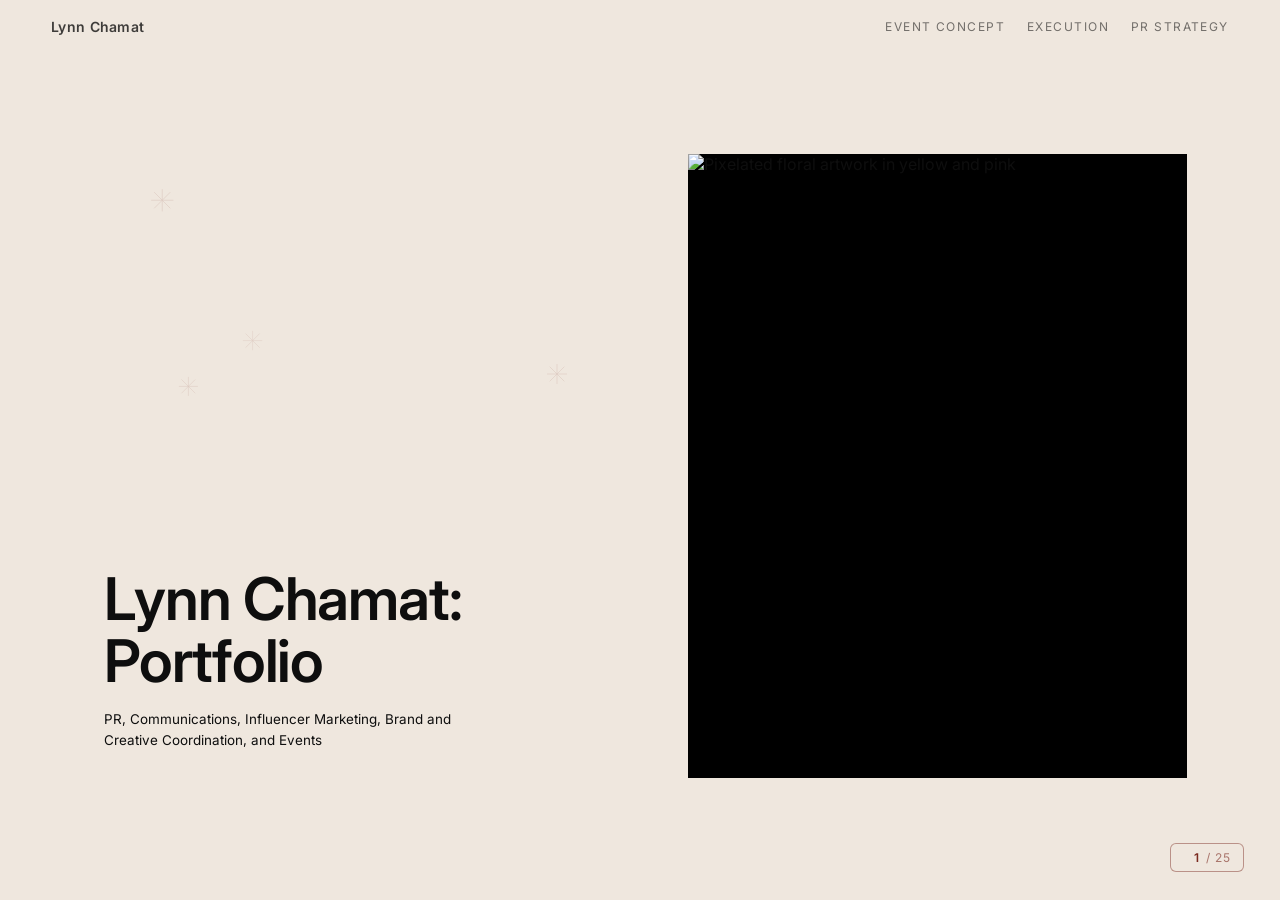
==== index.html @ d4c7cdb9 "Add files via upload" ====
<!doctype html>
<html lang="en">
<head>
  <meta charset="utf-8">
  <meta name="viewport" content="width=device-width,initial-scale=1">
  <title>Lynn Chamat — Portfolio</title>
  <meta name="description" content="Lynn Chamat — PR, Communications, Influencer Marketing, Brand and Creative Coordination, and Events portfolio.">
  <link rel="icon" href="favicon.svg" type="image/svg+xml">
  <link rel="preconnect" href="https://fonts.googleapis.com">
  <link rel="preconnect" href="https://fonts.gstatic.com" crossorigin>
  <link href="https://fonts.googleapis.com/css2?family=Inter:wght@400;500;600;700&display=swap" rel="stylesheet">
  <link rel="stylesheet" href="styles.css?v=11">
</head>
<body>

<!-- Reusable SVG defs -->
<svg width="0" height="0" style="position:absolute" aria-hidden="true">
  <defs>
    <symbol id="asterisk" viewBox="0 0 100 100">
      <g stroke="currentColor" stroke-width="2.4" stroke-linecap="round" fill="none">
        <line x1="50" y1="6"  x2="50" y2="94"/>
        <line x1="6"  y1="50" x2="94" y2="50"/>
        <line x1="18" y1="18" x2="82" y2="82"/>
        <line x1="82" y1="18" x2="18" y2="82"/>
      </g>
    </symbol>
  </defs>
</svg>

<header class="topbar" aria-hidden="true">
  <div class="topbar__brand">Lynn Chamat</div>
  <nav class="topbar__nav" aria-label="Sections">
    <a href="#page-2" data-section="event-concept">Event concept</a>
    <a href="#page-10" data-section="event-execution">Execution</a>
    <a href="#page-16" data-section="pr-strategy">PR strategy</a>
  </nav>
</header>

<aside class="page-indicator" aria-hidden="true">
  <span class="page-indicator__num">1</span>
  <span class="page-indicator__total">/ 25</span>
</aside>

<main id="deck">

  <!-- 1. COVER -->
  <section class="slide slide--cover" id="page-1" data-page="1" aria-label="Cover">
    <div class="frame">
      <div class="cover">
        <div class="cover__copy">
          <h1 class="cover__title" data-split-letters>Lynn Chamat: Portfolio</h1>
          <p class="cover__tagline" data-split-words>PR, Communications, Influencer Marketing, Brand and<br>Creative Coordination, and Events</p>
        </div>
        <figure class="cover__art">
          <img src="public/cover-art.webp" alt="Pixelated floral artwork in yellow and pink" width="736" height="920">
        </figure>
      </div>
    </div>
  </section>

  <!-- 2. SECTION: EVENT CONCEPTUALIZATION -->
  <section class="slide slide--divider" id="page-2" data-page="2" aria-label="Event Conceptualization">
    <div class="frame">
      <span class="badge" aria-hidden="true">2</span>
      <div class="divider">
        <span class="divider__label">EVENT CONCEPTUALIZATION</span>
        <p class="divider__copy" data-split-words>Developing creative direction and end-to-end event concepts, including theme, experience design, programming, and visual identity, while aligning with brand objectives and overseeing execution from ideation to delivery</p>
      </div>
    </div>
  </section>

  <!-- 3. PROJECT INTRO: MUTUAL × THE ORDINARY -->
  <section class="slide slide--intro" id="page-3" data-page="3" aria-label="Mutual × The Ordinary">
    <div class="frame">
      <span class="badge" aria-hidden="true">3</span>
      <div class="intro">
        <header class="intro__brands">
          <img class="logo logo--mutual" src="public/logos/mutual.webp" alt="Mutual" width="935" height="273">
          <img class="logo logo--ordinary" src="public/logos/the-ordinary.webp" alt="The Ordinary" width="288" height="103">
        </header>
        <div class="intro__body">
          <p>I worked with MUTUAL CC on a project for The Ordinary, creating an intimate Ramadan suhoor experience to introduce the Rice Lipids and Ectoin Micro-Emulsion Moisturizer. The concept centered on reflection, care, and daily rituals, drawing a parallel between supporting the skin barrier and nurturing personal boundaries.</p>
          <p>The event was scheduled for early March. My role included sourcing entertainment, AV, and catering, overseeing production of all collateral, and coordinating a Bali-based florist to design a large-scale rice plant installation that tied into the hero product.</p>
        </div>
      </div>
    </div>
  </section>

  <!-- 4–7. IMAGE SPREADS: Ordinary visuals -->
  <section class="slide slide--render" id="page-4" data-page="4" aria-label="The Ordinary collateral">
    <div class="frame frame--bare"><img class="page-render" src="public/pages/page-04.webp" alt="The Ordinary collateral and packaging" loading="lazy"></div>
  </section>
  <section class="slide slide--render" id="page-5" data-page="5" aria-label="The Ordinary apron and packaging">
    <div class="frame frame--bare"><img class="page-render" src="public/pages/page-05.webp" alt="The Ordinary apron and circular product display" loading="lazy"></div>
  </section>
  <section class="slide slide--render" id="page-6" data-page="6" aria-label="Rice plant installation">
    <div class="frame frame--bare"><img class="page-render" src="public/pages/page-06.webp" alt="Rice plant installation at the suhoor venue" loading="lazy"></div>
  </section>
  <section class="slide slide--render" id="page-7" data-page="7" aria-label="Studio 152 venue and signage">
    <div class="frame frame--bare"><img class="page-render" src="public/pages/page-07.webp" alt="Studio 152 venue exterior and signage" loading="lazy"></div>
  </section>

  <!-- 8. PROJECT INTRO: MUTUAL × MAKE UP FOR EVER -->
  <section class="slide slide--intro" id="page-8" data-page="8" aria-label="Mutual × Make Up For Ever">
    <div class="frame">
      <span class="badge" aria-hidden="true">8</span>
      <div class="intro">
        <header class="intro__brands">
          <img class="logo logo--mutual" src="public/logos/mutual.webp" alt="Mutual" width="935" height="273">
          <img class="logo logo--mufe" src="public/logos/mufe.webp" alt="Make Up For Ever Professional Paris" width="386" height="179">
        </header>
        <div class="intro__body">
          <p>I worked with MUTUAL on a project for Make Up For Ever, curating an intimate suhoor where Ramadan was experienced through a cosmic lens, in line with the launch of the brand's cosmic makeup collection. Guests gathered beneath a suspended solar system, explored the new collection, and took part in moments of creativity and reflection inspired by the theme.</p>
          <p>The event was scheduled to take place in the first week of March. My responsibilities included sourcing entertainment and a chef to create a supper club with dishes inspired by Ramadan and the solar system, as well as overseeing the production of items ranging from printed collateral to larger-scale elements such as a floating solar system installation within the venue.</p>
        </div>
      </div>
    </div>
  </section>

  <!-- 9. IMAGE SPREAD: Make Up For Ever menu and napkin -->
  <section class="slide slide--render" id="page-9" data-page="9" aria-label="Make Up For Ever menu and napkin">
    <div class="frame frame--bare"><img class="page-render" src="public/pages/page-09.webp" alt="Cosmic-themed menu card and Make Up For Ever napkin" loading="lazy"></div>
  </section>

  <!-- 10. SECTION: EVENT EXECUTION -->
  <section class="slide slide--divider" id="page-10" data-page="10" aria-label="Event Execution">
    <div class="frame">
      <span class="badge" aria-hidden="true">10</span>
      <div class="divider">
        <span class="divider__label">EVENT EXECUTION</span>
        <p class="divider__copy" data-split-words>Event execution: overseeing end-to-end delivery of events, including vendor coordination, production management, logistics, on-site setup, and real-time problem-solving to ensure seamless and high-quality execution aligned with the creative vision.</p>
      </div>
    </div>
  </section>

  <!-- 11–15. HEROBJECTS image spreads -->
  <section class="slide slide--render" id="page-11" data-page="11" aria-label="Herobjects packaging">
    <div class="frame frame--bare"><img class="page-render" src="public/pages/page-11.webp" alt="Herobjects packaging concepts" loading="lazy"></div>
  </section>
  <section class="slide slide--render" id="page-12" data-page="12" aria-label="Herobjects on-site signage">
    <div class="frame frame--bare"><img class="page-render" src="public/pages/page-12.webp" alt="Herobjects on-site signage and entry" loading="lazy"></div>
  </section>
  <section class="slide slide--render" id="page-13" data-page="13" aria-label="Herobjects dinner table dressing">
    <div class="frame frame--bare"><img class="page-render" src="public/pages/page-13.webp" alt="Herobjects dinner table dressing" loading="lazy"></div>
  </section>
  <section class="slide slide--render" id="page-14" data-page="14" aria-label="Herobjects dinner setup">
    <div class="frame frame--bare"><img class="page-render" src="public/pages/page-14.webp" alt="Herobjects long dinner table" loading="lazy"></div>
  </section>
  <section class="slide slide--render" id="page-15" data-page="15" aria-label="Herobjects jewelry presentation">
    <div class="frame frame--bare"><img class="page-render" src="public/pages/page-15.webp" alt="Herobjects jewelry presentation boxes" loading="lazy"></div>
  </section>

  <!-- 16. SECTION: PR STRATEGY -->
  <section class="slide slide--divider" id="page-16" data-page="16" aria-label="PR Strategy">
    <div class="frame">
      <span class="badge" aria-hidden="true">16</span>
      <div class="divider">
        <span class="divider__label">PR STRATEGY</span>
        <p class="divider__copy" data-split-words>PR strategy: developing and implementing strategic communication plans to build brand visibility and reputation, including media targeting, messaging, campaign planning, and securing impactful coverage across key titles.</p>
      </div>
    </div>
  </section>

  <!-- 17. PROJECT INTRO: HAVAS RED × DUBAI HOLDING -->
  <section class="slide slide--intro" id="page-17" data-page="17" aria-label="Havas Red × Dubai Holding">
    <div class="frame">
      <span class="badge" aria-hidden="true">17</span>
      <div class="intro">
        <header class="intro__brands">
          <img class="logo logo--havas" src="public/logos/havas-red.webp" alt="Havas Red" width="787" height="117">
          <img class="logo logo--dubai" src="public/logos/dubai-holding.webp" alt="Dubai Holding" width="335" height="229">
        </header>
        <div class="intro__body">
          <p>During my time at Havas Red, I worked on PR and communications for Dubai Holding Asset Management destinations, including Palm West Beach, Club Vista Mare, The Club, Bay Avenue, and The Outlet Village. My responsibilities included coordinating media interviews and compiling comprehensive coverage reports across all PR and influencer activity. I also managed press releases, secured media features, and led influencer collaborations (both barter and paid), while developing and executing campaign strategies from ideation through to delivery.</p>
          <p>Campaign highlights include Staycation on Palm 2025, where I organized and led the influencer launch dinner, resulting in over 130 organic social media clippings from 20+ influencers in attendance, with 5 continuing on to participate in the staycation experience. The wider campaign generated over 30 additional influencer-led clippings on a barter basis. I also supported the Guinness World Record activation for the largest edible fortune cookie, celebrating Dragon Mart's 20th anniversary, securing over 20 organic media clippings.</p>
        </div>
      </div>
    </div>
  </section>

  <!-- 18–19. Dubai Holding image spreads -->
  <section class="slide slide--render" id="page-18" data-page="18" aria-label="Staycation on Palm 2025 launch dinner">
    <div class="frame frame--bare"><img class="page-render" src="public/pages/page-18.webp" alt="Staycation on Palm 2025 launch dinner" loading="lazy"></div>
  </section>
  <section class="slide slide--render" id="page-19" data-page="19" aria-label="Guinness World Record activation">
    <div class="frame frame--bare"><img class="page-render" src="public/pages/page-19.webp" alt="Guinness World Record activation at Dragon Mart" loading="lazy"></div>
  </section>

  <!-- 20. PROJECT INTRO: HAVAS RED × L'ORÉAL -->
  <section class="slide slide--intro" id="page-20" data-page="20" aria-label="Havas Red × L'Oréal">
    <div class="frame">
      <span class="badge" aria-hidden="true">20</span>
      <div class="intro">
        <header class="intro__brands">
          <img class="logo logo--havas" src="public/logos/havas-red.webp" alt="Havas Red" width="787" height="117">
          <img class="logo logo--loreal" src="public/logos/loreal.webp" alt="L'Oréal" width="1244" height="226">
        </header>
        <div class="intro__body">
          <p>During my time at Havas Red, I led corporate communications for L'Oréal, managing press release development, C-suite Q&amp;As, interview pitching, and event and content coordination. I also contributed to high-profile initiatives such as L'Oréal for the Future and LEAP KSA 2025, overseeing media strategy and on-ground execution, and secured Tier 1 media interviews for senior executives across publications. I coordinated the development of C-suite Q&amp;As, including drafting responses and incorporating key messaging.</p>
          <p>I secured high-profile media coverage across major regional and international platforms, including Gulf Business, Entrepreneur Middle East, Fast Company Middle East, Hia Magazine, Al Watan, Arab News, Arabian Business, Forbes Middle East, and Arab News France. Campaign highlights include LEAP KSA coverage, the Binsina x L'Oréal refillable campaign, L'Oréal Skin Summit Riyadh, and the L'Oréal Jamal event, along with FWIS 2024 winner interviews featured in over 10 Tier 1 publications.</p>
        </div>
      </div>
    </div>
  </section>

  <!-- 21–24. L'Oréal coverage spreads -->
  <section class="slide slide--render" id="page-21" data-page="21" aria-label="L'Oréal LEAP 2025 coverage">
    <div class="frame frame--bare"><img class="page-render" src="public/pages/page-21.webp" alt="L'Oréal LEAP 2025 coverage" loading="lazy"></div>
  </section>
  <section class="slide slide--render" id="page-22" data-page="22" aria-label="L'Oréal Jamal coverage">
    <div class="frame frame--bare"><img class="page-render" src="public/pages/page-22.webp" alt="L'Oréal Jamal Event Riyadh coverage" loading="lazy"></div>
  </section>
  <section class="slide slide--render" id="page-23" data-page="23" aria-label="L'Oréal Skin Summit coverage">
    <div class="frame frame--bare"><img class="page-render" src="public/pages/page-23.webp" alt="L'Oréal Jamal and Skin Summit coverage" loading="lazy"></div>
  </section>
  <section class="slide slide--render" id="page-24" data-page="24" aria-label="L'Oréal For Women in Science coverage">
    <div class="frame frame--bare"><img class="page-render" src="public/pages/page-24.webp" alt="L'Oréal For Women in Science coverage" loading="lazy"></div>
  </section>

  <!-- 25. THANK YOU -->
  <section class="slide slide--thanks" id="page-25" data-page="25" aria-label="Thank you">
    <div class="frame">
      <span class="badge" aria-hidden="true">25</span>
      <div class="thanks">
        <h2 class="thanks__title" data-split-letters>THANK<br>YOU!</h2>
        <svg class="thanks__star" viewBox="0 0 100 100" aria-hidden="true">
          <use href="#asterisk"/>
        </svg>
      </div>
    </div>
  </section>

</main>

<script src="app.js" defer></script>
</body>
</html>
---- styles.css ----
/* ─────────────────────────────────────────────
   Lynn Chamat — Portfolio
   Design tokens & global styles
   ───────────────────────────────────────────── */

:root {
  /* Palette extracted from the PDF */
  --cream: #EFE7DE;
  --cream-deep: #E7DDD2;
  --oxblood: #7A2A1F;
  --oxblood-soft: #8A3A2A;
  --ink: #0E0E0E;
  --ink-soft: #1c1c1c;

  /* Layout */
  --slide-w: min(96vw, 1280px);
  --slide-pad-x: clamp(28px, 4.5%, 64px);
  --slide-pad-y: clamp(20px, 3.5%, 48px);
  --frame-line: rgba(122, 42, 31, 0.45);

  /* Typography */
  --font: "Inter", system-ui, -apple-system, "Segoe UI", Roboto, sans-serif;

  /* Motion */
  --ease: cubic-bezier(0.22, 0.61, 0.36, 1);
  --ease-bounce: cubic-bezier(0.34, 1.56, 0.64, 1);
}

* { box-sizing: border-box; }
html, body { margin: 0; padding: 0; }

html {
  scroll-behavior: smooth;
  -webkit-font-smoothing: antialiased;
  -moz-osx-font-smoothing: grayscale;
  font-family: var(--font);
  color: var(--ink);
  background: var(--cream);
}

body {
  background: var(--cream);
  min-height: 100vh;
  overflow-x: hidden;
}

img { display: block; max-width: 100%; height: auto; }

/* ─────────────────────────────────────────────
   Top bar (subtle, persistent)
   ───────────────────────────────────────────── */
.topbar {
  position: fixed;
  top: 0; left: 0; right: 0;
  z-index: 50;
  display: flex;
  align-items: center;
  justify-content: space-between;
  padding: 18px clamp(20px, 4vw, 56px);
  pointer-events: none;
  mix-blend-mode: multiply;
}
.topbar > * { pointer-events: auto; }

.topbar__brand {
  font-weight: 600;
  font-size: 14px;
  letter-spacing: 0.02em;
  color: var(--ink);
  opacity: 0.78;
}
.topbar__nav {
  display: flex;
  gap: 22px;
  font-size: 12px;
  letter-spacing: 0.12em;
  text-transform: uppercase;
}
.topbar__nav a {
  color: var(--ink);
  text-decoration: none;
  opacity: 0.55;
  transition: opacity 220ms var(--ease), color 220ms var(--ease);
}
.topbar__nav a:hover,
.topbar__nav a.is-active {
  opacity: 1;
  color: var(--oxblood);
}
@media (max-width: 720px) {
  .topbar__nav { display: none; }
}

/* ─────────────────────────────────────────────
   Floating page indicator (mirrors PDF feel)
   ───────────────────────────────────────────── */
.page-indicator {
  position: fixed;
  right: clamp(16px, 3vw, 36px);
  bottom: clamp(16px, 3vw, 28px);
  z-index: 50;
  display: flex;
  align-items: baseline;
  gap: 6px;
  font-size: 12px;
  letter-spacing: 0.08em;
  color: var(--oxblood);
  background: rgba(239, 231, 222, 0.85);
  backdrop-filter: blur(6px);
  padding: 6px 12px;
  border: 1px solid var(--frame-line);
  border-radius: 6px;
}
.page-indicator__num {
  font-weight: 600;
  min-width: 1.4em;
  text-align: right;
  display: inline-block;
  transition: opacity 180ms var(--ease);
}
.page-indicator__total { opacity: 0.6; }
.page-indicator.is-changing .page-indicator__num { opacity: 0; }

/* ─────────────────────────────────────────────
   Deck (snap container)
   ───────────────────────────────────────────── */
#deck {
  scroll-snap-type: y mandatory;
  scroll-behavior: smooth;
  height: 100vh;
  overflow-y: scroll;
  overflow-x: hidden;
}

.slide {
  scroll-snap-align: center;
  scroll-snap-stop: always;
  height: 100vh;
  display: flex;
  align-items: center;
  justify-content: center;
  padding: clamp(32px, 6vh, 60px) clamp(16px, 3vw, 40px);
  position: relative;
}

/* The framed page — the visual rectangle each slide lives in */
.frame {
  position: relative;
  width: var(--slide-w);
  aspect-ratio: 16 / 9;
  background: var(--cream);
  padding: var(--slide-pad-y) var(--slide-pad-x);
  display: block;
}

/* Thin border frame — four lines insetting the page contents */
.frame::before,
.frame::after {
  content: "";
  position: absolute;
  background: var(--frame-line);
  pointer-events: none;
}
/* Horizontal lines (top & bottom) */
.frame::before {
  left: 0; right: 0;
  height: 1px;
  top: 7%;
  box-shadow: 0 calc(86vh * 0) 0 0 var(--frame-line);
}
.frame::after {
  left: 0; right: 0;
  height: 1px;
  bottom: 7%;
}
/* Vertical lines via inner pseudo on a wrapper */
.frame {
  background-image:
    linear-gradient(to right, var(--frame-line), var(--frame-line)),
    linear-gradient(to right, var(--frame-line), var(--frame-line));
  background-size: 1px 100%, 1px 100%;
  background-position: 2.4% 0, 97.6% 0;
  background-repeat: no-repeat;
}

/* "Bare" frame wraps a full page-render image — no internal padding */
.frame--bare {
  padding: 0;
  background-image: none;
}
.frame--bare::before,
.frame--bare::after { display: none; }

.page-render {
  width: 100%;
  height: 100%;
  object-fit: contain;
  display: block;
}

/* ─────────────────────────────────────────────
   Page-number badge (in-frame, top-right)
   ───────────────────────────────────────────── */
.badge {
  position: absolute;
  top: 4%;
  right: 2.4%;
  transform: translate(50%, -50%);
  display: inline-flex;
  align-items: center;
  justify-content: center;
  width: 30px;
  height: 30px;
  border: 1px solid var(--oxblood);
  border-radius: 6px;
  color: var(--oxblood);
  font-size: 13px;
  font-weight: 500;
  background: var(--cream);
  letter-spacing: 0;
}

/* ─────────────────────────────────────────────
   Slide: COVER (page 1)
   ───────────────────────────────────────────── */
.slide--cover .frame { background-image: none; }
.slide--cover .frame::before,
.slide--cover .frame::after { display: none; }

.cover {
  width: 100%; height: 100%;
  display: grid;
  grid-template-columns: 1.05fr 0.95fr;
  align-items: end;
  gap: clamp(20px, 4%, 60px);
}
.cover__copy {
  padding-bottom: clamp(28px, 5%, 60px);
  padding-left: clamp(8px, 2%, 20px);
}
.cover__title {
  font-size: clamp(34px, 4.6vw, 64px);
  font-weight: 600;
  letter-spacing: -0.02em;
  line-height: 1.05;
  margin: 0 0 18px;
  color: var(--ink);
}
.cover__tagline {
  font-size: clamp(13px, 1.05vw, 16px);
  font-weight: 400;
  line-height: 1.5;
  margin: 0;
  color: var(--ink);
  max-width: 26em;
}
.cover__art {
  margin: 0;
  align-self: stretch;
  display: flex;
  align-items: stretch;
  justify-content: stretch;
}
.cover__art img {
  width: 100%;
  height: 100%;
  object-fit: cover;
  object-position: center;
  background: #000;
}

/* ─────────────────────────────────────────────
   Slide: SECTION DIVIDERS (pages 2, 10, 16)
   ───────────────────────────────────────────── */
.divider {
  width: 100%; height: 100%;
  display: flex;
  flex-direction: column;
  align-items: center;
  justify-content: center;
  gap: clamp(40px, 8%, 96px);
  text-align: left;
}
.divider__label {
  display: inline-block;
  padding: 10px 18px;
  border: 1px solid var(--oxblood);
  border-radius: 4px;
  color: var(--oxblood);
  font-size: clamp(12px, 1.05vw, 14px);
  letter-spacing: 0.16em;
  font-weight: 500;
  text-transform: uppercase;
}
.divider__copy {
  font-size: clamp(14px, 1.15vw, 17px);
  line-height: 1.45;
  max-width: 28em;
  margin: 0;
  color: var(--ink);
}

/* ─────────────────────────────────────────────
   Slide: PROJECT INTROS (pages 3, 8, 17, 20)
   ───────────────────────────────────────────── */
.intro {
  width: 100%; height: 100%;
  display: grid;
  grid-template-rows: auto 1fr;
  gap: clamp(28px, 4%, 56px);
  padding-top: clamp(24px, 3%, 40px);
}
.intro__brands {
  display: flex;
  align-items: center;
  gap: clamp(36px, 4.6%, 76px);
  flex-wrap: wrap;
  min-height: 100px;
}
.intro__brands .logo {
  width: auto;
  object-fit: contain;
}
/* Single-line wordmarks. Mutual is friendly lowercase, so it can carry a taller cap;
   HAVAS/L'OREAL are bold all-caps, so a smaller height gives them comparable visual weight. */
.intro__brands .logo--mutual { height: clamp(38px, 4.1vw, 58px); }
.intro__brands .logo--havas { height: clamp(30px, 3.2vw, 46px); }
.intro__brands .logo--loreal { height: clamp(30px, 3.2vw, 46px); }
/* Wordmark with small header ("The"): a touch taller so "Ordinary." cap matches the tier above */
.intro__brands .logo--ordinary { height: clamp(50px, 5.4vw, 76px); }
/* Stacked logos: taller bounding box than single-line, sized so per-line caps feel comparable */
.intro__brands .logo--mufe { height: clamp(68px, 7.4vw, 104px); }
/* Dubai's optical center sits between DUBAI and HOLDING; nudge up so DUBAI letterforms
   align with the neighbour's center and HOLDING doesn't dangle below the row */
.intro__brands .logo--dubai { height: clamp(44px, 4.7vw, 68px); transform: translateY(-18%); }

.intro__body {
  max-width: 90%;
  font-size: clamp(13px, 1.05vw, 16px);
  line-height: 1.55;
  color: var(--ink);
}
.intro__body p { margin: 0 0 1.1em; }
.intro__body p:last-child { margin-bottom: 0; }

/* ─────────────────────────────────────────────
   Slide: THANK YOU (page 25)
   ───────────────────────────────────────────── */
.thanks {
  width: 100%; height: 100%;
  display: grid;
  grid-template-columns: 1.4fr 1fr;
  align-items: center;
  gap: clamp(20px, 4%, 60px);
}
.thanks__title {
  font-size: clamp(64px, 9vw, 156px);
  font-weight: 500;
  letter-spacing: -0.02em;
  line-height: 0.95;
  margin: 0;
  color: var(--ink);
}
.thanks__star {
  width: clamp(140px, 18vw, 240px);
  height: auto;
  color: var(--oxblood);
  justify-self: center;
}

/* ─────────────────────────────────────────────
   Animations (restrained)
   ───────────────────────────────────────────── */

/* Slide reveal — first time the slide enters the viewport */
.slide .frame > *,
.slide .cover,
.slide .divider,
.slide .intro,
.slide .thanks {
  opacity: 0;
  transform: translateY(8px);
  transition: opacity 600ms var(--ease), transform 600ms var(--ease);
}
.slide.is-revealed .frame > *,
.slide.is-revealed .cover,
.slide.is-revealed .divider,
.slide.is-revealed .intro,
.slide.is-revealed .thanks {
  opacity: 1;
  transform: translateY(0);
}

/* Cover stagger */
.slide--cover .cover__title,
.slide--cover .cover__tagline {
  opacity: 0;
  transform: translateY(10px);
  transition: opacity 800ms var(--ease), transform 800ms var(--ease);
}
.slide--cover .cover__art {
  opacity: 0;
  transform: none;
  /* Gentle, slow opacity fade-in replaces the old mask wipe */
  transition: opacity 1800ms var(--ease) 500ms;
}
.slide--cover.is-revealed .cover__title { transition-delay: 120ms; opacity: 1; transform: none; }
.slide--cover.is-revealed .cover__tagline { transition-delay: 260ms; opacity: 1; transform: none; }
.slide--cover.is-revealed .cover__art { opacity: 1; }

/* Asterisk: slow continuous rotation + soft pulse */
.thanks__star {
  animation: starRotate 40s linear infinite, starPulse 6s ease-in-out infinite;
  transform-origin: 50% 50%;
}
@keyframes starRotate { to { transform: rotate(360deg); } }
@keyframes starPulse  { 0%,100% { opacity: 0.92; } 50% { opacity: 0.7; } }

/* THANK YOU big scale-in */
.slide--thanks .thanks__title {
  transition-delay: 120ms;
}

/* Page render hover lift */
.frame--bare {
  transition: transform 380ms var(--ease), box-shadow 380ms var(--ease);
}
.frame--bare:hover {
  transform: translateY(-3px);
  box-shadow: 0 24px 50px -28px rgba(14, 14, 14, 0.35);
}

/* Section-label outline draw-on (used on dividers when revealed) */
.slide--divider .divider__label {
  position: relative;
  isolation: isolate;
}
.slide--divider .divider__label::after {
  content: "";
  position: absolute;
  inset: 0;
  border: 1px solid var(--oxblood);
  border-radius: 4px;
  clip-path: inset(0 100% 0 0);
  transition: clip-path 700ms var(--ease) 200ms;
}
.slide--divider.is-revealed .divider__label::after {
  clip-path: inset(0 0 0 0);
}

/* ─────────────────────────────────────────────
   Cute / interactive layer
   ───────────────────────────────────────────── */

/* Stack content above decorative drifters */
.slide--cover .cover,
.slide--thanks .thanks {
  position: relative;
  z-index: 1;
}

/* When a parent has been split, its own reveal fade is taken over by its children,
   so the parent should be a steady, transparent-to-layout container. */
.cover__title.is-split,
.cover__tagline.is-split,
.thanks__title.is-split,
.divider__copy.is-split {
  opacity: 1 !important;
  transform: none !important;
  transition: none !important;
}

/* Per-letter / per-word splits — base state */
.is-split .char,
.is-split .word {
  display: inline-block;
  opacity: 0;
  will-change: transform, opacity;
}
/* Group of letters that must stay on the same line as one word */
.is-split .char-word {
  display: inline-block;
  white-space: nowrap;
}

/* Cover title: bouncy letter pop-in */
.cover__title.is-split .char {
  transform: translateY(18px) scale(0.85) rotate(-6deg);
  transition:
    opacity 600ms var(--ease) calc(var(--i, 0) * 35ms),
    transform 700ms var(--ease-bounce) calc(var(--i, 0) * 35ms);
}
.slide--cover.is-revealed .cover__title.is-split .char {
  opacity: 1;
  transform: none;
}

/* Cover tagline: gentle word stagger, kicks in after the title */
.cover__tagline.is-split .word {
  transform: translateY(8px);
  transition:
    opacity 540ms var(--ease) calc(420ms + var(--i, 0) * 28ms),
    transform 540ms var(--ease) calc(420ms + var(--i, 0) * 28ms);
}
.slide--cover.is-revealed .cover__tagline.is-split .word {
  opacity: 1;
  transform: none;
}

/* Cover art: gentle breathing float after the mask reveal completes */
.slide--cover.is-revealed .cover__art img {
  animation: artFloat 4.6s ease-in-out 1500ms infinite;
}
@keyframes artFloat {
  0%, 100% { transform: translateY(0); }
  50%      { transform: translateY(-6px); }
}

/* Cover art hover */
.slide--cover .cover__art img {
  transition: transform 380ms var(--ease-bounce);
}
.slide--cover .cover__art:hover img {
  transform: scale(1.02) rotate(0.8deg);
}

/* Thanks title: gentle bounce entrance */
.thanks__title.is-split .char {
  transform: translateY(22px) scale(0.88) rotate(-4deg);
  transition:
    opacity 600ms var(--ease) calc(var(--i, 0) * 45ms),
    transform 700ms cubic-bezier(0.34, 1.25, 0.64, 1) calc(var(--i, 0) * 45ms);
}
.slide--thanks.is-revealed .thanks__title.is-split .char {
  opacity: 1;
  transform: none;
}

/* Wrapper around the star — gives burst particles a positioned root */
.thanks__star-wrap {
  position: relative;
  display: inline-block;
  justify-self: center;
}
.thanks__star-wrap .thanks__star {
  display: block;
}

/* Decorative drifting asterisks (cover + thanks backgrounds) */
.deco-asterisk {
  position: absolute;
  color: var(--oxblood);
  pointer-events: none;
  z-index: 0;
  opacity: 0;
  animation: asteriskDrift var(--dur, 18s) ease-in-out var(--delay, 0s) infinite,
             asteriskFadeIn 1200ms var(--ease) var(--delay, 0s) forwards;
  transform-origin: 50% 50%;
}
/* Cover: hold the asterisks back until after the floral has finished its 500ms + 1800ms fade */
.slide--cover .deco-asterisk {
  animation-delay: calc(2300ms + var(--delay, 0s)), calc(2300ms + var(--delay, 0s));
}
@keyframes asteriskFadeIn {
  to { opacity: var(--opacity, 0.24); }
}
@keyframes asteriskDrift {
  0%   { translate: 0 0;   rotate: 0deg;   }
  25%  { translate: 8px -10px; rotate: 90deg;  }
  50%  { translate: -6px 6px;  rotate: 180deg; }
  75%  { translate: 10px 8px;  rotate: 270deg; }
  100% { translate: 0 0;   rotate: 360deg; }
}

/* Burst particles (thank-you slide) */
.burst-particle {
  position: absolute;
  color: var(--oxblood);
  pointer-events: none;
  top: 50%;
  left: 50%;
  width: 18px;
  height: 18px;
  margin: -9px 0 0 -9px;
  opacity: 0;
  animation: burstFly 1300ms var(--ease) forwards;
}
@keyframes burstFly {
  0%   { opacity: 0; transform: translate(0, 0) scale(0.4) rotate(0deg); }
  25%  { opacity: 0.18; }
  100% { opacity: 0;
         transform: translate(var(--dx, 100px), var(--dy, -100px)) scale(1) rotate(180deg); }
}

/* Divider: word-by-word copy reveal (tasteful) */
.divider__copy.is-split .word {
  transform: translateY(6px);
  transition:
    opacity 480ms var(--ease) calc(800ms + var(--i, 0) * 25ms),
    transform 480ms var(--ease) calc(800ms + var(--i, 0) * 25ms);
}
.slide--divider.is-revealed .divider__copy.is-split .word {
  opacity: 1;
  transform: none;
}

/* Divider: small static asterisk beside the label */
.divider__label-deco {
  display: inline-flex;
  align-items: center;
  gap: 14px;
}
.divider__label-deco .deco-mark {
  width: 14px;
  height: 14px;
  color: var(--oxblood);
  opacity: 0;
  transition: opacity 500ms var(--ease) 900ms;
}
.slide--divider.is-revealed .divider__label-deco .deco-mark {
  opacity: 0.55;
}

/* Divider: thin underline accent beneath the copy */
.divider__rule {
  display: block;
  width: 40px;
  height: 1px;
  background: var(--oxblood);
  opacity: 0.4;
  margin-top: 18px;
  clip-path: inset(0 100% 0 0);
  transition: clip-path 600ms var(--ease) calc(900ms + var(--word-count, 20) * 25ms);
}
.slide--divider.is-revealed .divider__rule {
  clip-path: inset(0 0 0 0);
}

/* ─────────────────────────────────────────────
   Reduced motion — kill all animations
   ───────────────────────────────────────────── */
@media (prefers-reduced-motion: reduce) {
  html { scroll-behavior: auto; }
  #deck { scroll-behavior: auto; }
  *, *::before, *::after {
    animation: none !important;
    transition: none !important;
  }
  .slide .frame > *,
  .slide .cover,
  .slide .divider,
  .slide .intro,
  .slide .thanks,
  .slide--cover .cover__title,
  .slide--cover .cover__tagline,
  .slide--cover .cover__art,
  .is-split .char,
  .is-split .word,
  .divider__label-deco .deco-mark {
    opacity: 1 !important;
    transform: none !important;
    -webkit-mask-image: none !important;
            mask-image: none !important;
  }
  .divider__rule { clip-path: none !important; }
  .deco-asterisk,
  .burst-particle { display: none !important; }
}

/* ─────────────────────────────────────────────
   Mobile / small-screen
   ───────────────────────────────────────────── */
@media (max-width: 760px) {
  #deck {
    scroll-snap-type: y proximity;
  }
  .slide {
    height: auto;
    min-height: 70vh;
    padding: 32px 14px;
  }
  .frame {
    aspect-ratio: 16 / 9;
    width: 100%;
  }
  .cover {
    grid-template-columns: 1fr;
    grid-template-rows: 1fr 0.8fr;
    align-items: end;
  }
  .cover__art { aspect-ratio: 4 / 5; height: auto; }
  .thanks {
    grid-template-columns: 1fr;
    text-align: center;
  }
  .thanks__star { justify-self: center; }
  .intro__body { max-width: 100%; }
  .page-indicator { display: none; }
}

/* ─────────────────────────────────────────────
   Selection
   ───────────────────────────────────────────── */
::selection { background: var(--oxblood); color: var(--cream); }
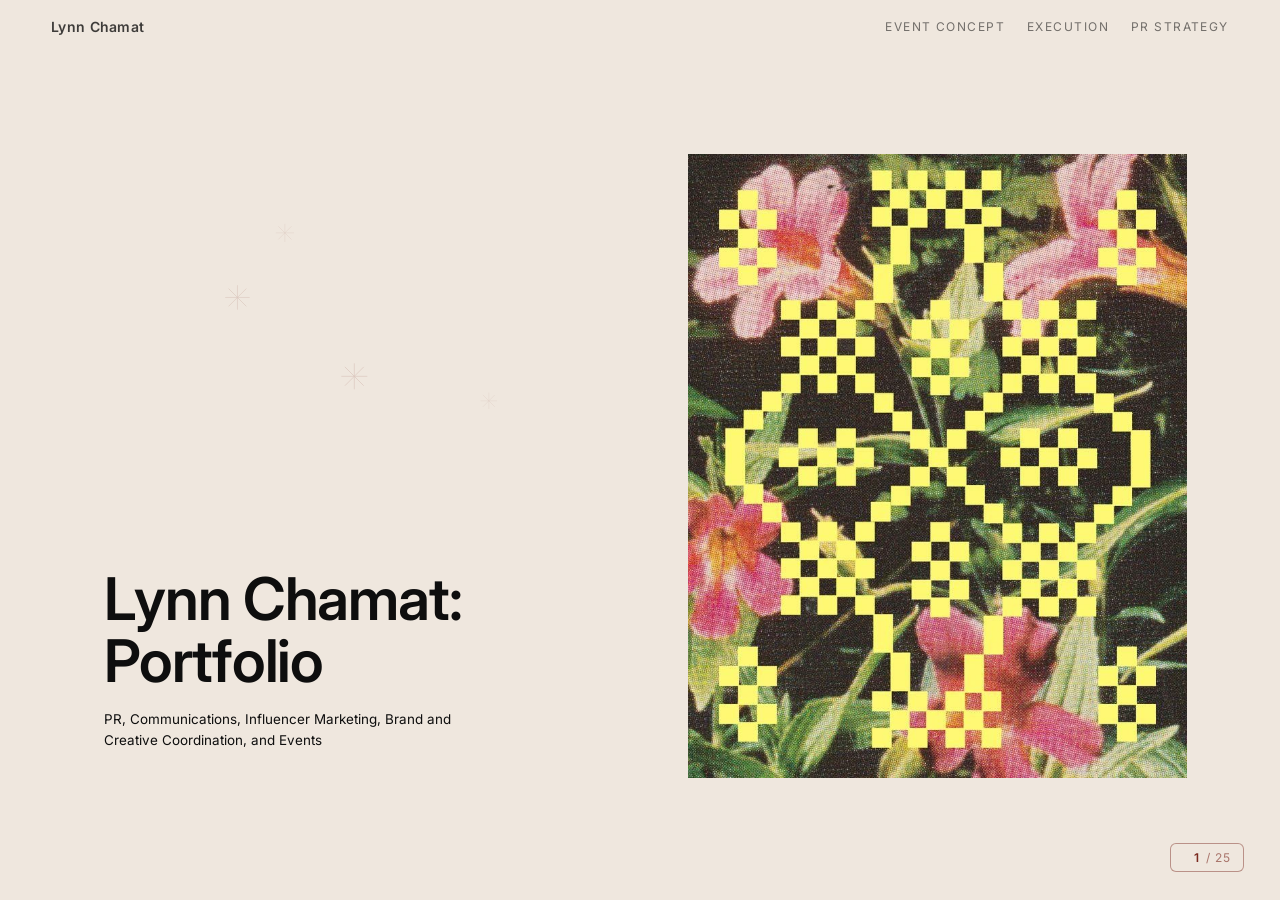
==== commit 863d074e: "Add files via upload" ====
--- a/index.html
+++ b/index.html
@@ -52,7 +52,7 @@
           <p class="cover__tagline" data-split-words>PR, Communications, Influencer Marketing, Brand and<br>Creative Coordination, and Events</p>
         </div>
         <figure class="cover__art">
-          <img src="public/cover-art.webp" alt="Pixelated floral artwork in yellow and pink" width="736" height="920">
+          <img src="assets/cover-art.webp" alt="Pixelated floral artwork in yellow and pink" width="736" height="920">
         </figure>
       </div>
     </div>
@@ -75,8 +75,8 @@
       <span class="badge" aria-hidden="true">3</span>
       <div class="intro">
         <header class="intro__brands">
-          <img class="logo logo--mutual" src="public/logos/mutual.webp" alt="Mutual" width="935" height="273">
-          <img class="logo logo--ordinary" src="public/logos/the-ordinary.webp" alt="The Ordinary" width="288" height="103">
+          <img class="logo logo--mutual" src="assets/logos/mutual.webp" alt="Mutual" width="935" height="273">
+          <img class="logo logo--ordinary" src="assets/logos/the-ordinary.webp" alt="The Ordinary" width="288" height="103">
         </header>
         <div class="intro__body">
           <p>I worked with MUTUAL CC on a project for The Ordinary, creating an intimate Ramadan suhoor experience to introduce the Rice Lipids and Ectoin Micro-Emulsion Moisturizer. The concept centered on reflection, care, and daily rituals, drawing a parallel between supporting the skin barrier and nurturing personal boundaries.</p>
@@ -88,16 +88,16 @@
 
   <!-- 4–7. IMAGE SPREADS: Ordinary visuals -->
   <section class="slide slide--render" id="page-4" data-page="4" aria-label="The Ordinary collateral">
-    <div class="frame frame--bare"><img class="page-render" src="public/pages/page-04.webp" alt="The Ordinary collateral and packaging" loading="lazy"></div>
+    <div class="frame frame--bare"><img class="page-render" src="assets/pages/page-04.webp" alt="The Ordinary collateral and packaging" loading="lazy"></div>
   </section>
   <section class="slide slide--render" id="page-5" data-page="5" aria-label="The Ordinary apron and packaging">
-    <div class="frame frame--bare"><img class="page-render" src="public/pages/page-05.webp" alt="The Ordinary apron and circular product display" loading="lazy"></div>
+    <div class="frame frame--bare"><img class="page-render" src="assets/pages/page-05.webp" alt="The Ordinary apron and circular product display" loading="lazy"></div>
   </section>
   <section class="slide slide--render" id="page-6" data-page="6" aria-label="Rice plant installation">
-    <div class="frame frame--bare"><img class="page-render" src="public/pages/page-06.webp" alt="Rice plant installation at the suhoor venue" loading="lazy"></div>
+    <div class="frame frame--bare"><img class="page-render" src="assets/pages/page-06.webp" alt="Rice plant installation at the suhoor venue" loading="lazy"></div>
   </section>
   <section class="slide slide--render" id="page-7" data-page="7" aria-label="Studio 152 venue and signage">
-    <div class="frame frame--bare"><img class="page-render" src="public/pages/page-07.webp" alt="Studio 152 venue exterior and signage" loading="lazy"></div>
+    <div class="frame frame--bare"><img class="page-render" src="assets/pages/page-07.webp" alt="Studio 152 venue exterior and signage" loading="lazy"></div>
   </section>
 
   <!-- 8. PROJECT INTRO: MUTUAL × MAKE UP FOR EVER -->
@@ -106,8 +106,8 @@
       <span class="badge" aria-hidden="true">8</span>
       <div class="intro">
         <header class="intro__brands">
-          <img class="logo logo--mutual" src="public/logos/mutual.webp" alt="Mutual" width="935" height="273">
-          <img class="logo logo--mufe" src="public/logos/mufe.webp" alt="Make Up For Ever Professional Paris" width="386" height="179">
+          <img class="logo logo--mutual" src="assets/logos/mutual.webp" alt="Mutual" width="935" height="273">
+          <img class="logo logo--mufe" src="assets/logos/mufe.webp" alt="Make Up For Ever Professional Paris" width="386" height="179">
         </header>
         <div class="intro__body">
           <p>I worked with MUTUAL on a project for Make Up For Ever, curating an intimate suhoor where Ramadan was experienced through a cosmic lens, in line with the launch of the brand's cosmic makeup collection. Guests gathered beneath a suspended solar system, explored the new collection, and took part in moments of creativity and reflection inspired by the theme.</p>
@@ -119,7 +119,7 @@
 
   <!-- 9. IMAGE SPREAD: Make Up For Ever menu and napkin -->
   <section class="slide slide--render" id="page-9" data-page="9" aria-label="Make Up For Ever menu and napkin">
-    <div class="frame frame--bare"><img class="page-render" src="public/pages/page-09.webp" alt="Cosmic-themed menu card and Make Up For Ever napkin" loading="lazy"></div>
+    <div class="frame frame--bare"><img class="page-render" src="assets/pages/page-09.webp" alt="Cosmic-themed menu card and Make Up For Ever napkin" loading="lazy"></div>
   </section>
 
   <!-- 10. SECTION: EVENT EXECUTION -->
@@ -135,19 +135,19 @@
 
   <!-- 11–15. HEROBJECTS image spreads -->
   <section class="slide slide--render" id="page-11" data-page="11" aria-label="Herobjects packaging">
-    <div class="frame frame--bare"><img class="page-render" src="public/pages/page-11.webp" alt="Herobjects packaging concepts" loading="lazy"></div>
+    <div class="frame frame--bare"><img class="page-render" src="assets/pages/page-11.webp" alt="Herobjects packaging concepts" loading="lazy"></div>
   </section>
   <section class="slide slide--render" id="page-12" data-page="12" aria-label="Herobjects on-site signage">
-    <div class="frame frame--bare"><img class="page-render" src="public/pages/page-12.webp" alt="Herobjects on-site signage and entry" loading="lazy"></div>
+    <div class="frame frame--bare"><img class="page-render" src="assets/pages/page-12.webp" alt="Herobjects on-site signage and entry" loading="lazy"></div>
   </section>
   <section class="slide slide--render" id="page-13" data-page="13" aria-label="Herobjects dinner table dressing">
-    <div class="frame frame--bare"><img class="page-render" src="public/pages/page-13.webp" alt="Herobjects dinner table dressing" loading="lazy"></div>
+    <div class="frame frame--bare"><img class="page-render" src="assets/pages/page-13.webp" alt="Herobjects dinner table dressing" loading="lazy"></div>
   </section>
   <section class="slide slide--render" id="page-14" data-page="14" aria-label="Herobjects dinner setup">
-    <div class="frame frame--bare"><img class="page-render" src="public/pages/page-14.webp" alt="Herobjects long dinner table" loading="lazy"></div>
+    <div class="frame frame--bare"><img class="page-render" src="assets/pages/page-14.webp" alt="Herobjects long dinner table" loading="lazy"></div>
   </section>
   <section class="slide slide--render" id="page-15" data-page="15" aria-label="Herobjects jewelry presentation">
-    <div class="frame frame--bare"><img class="page-render" src="public/pages/page-15.webp" alt="Herobjects jewelry presentation boxes" loading="lazy"></div>
+    <div class="frame frame--bare"><img class="page-render" src="assets/pages/page-15.webp" alt="Herobjects jewelry presentation boxes" loading="lazy"></div>
   </section>
 
   <!-- 16. SECTION: PR STRATEGY -->
@@ -167,8 +167,8 @@
       <span class="badge" aria-hidden="true">17</span>
       <div class="intro">
         <header class="intro__brands">
-          <img class="logo logo--havas" src="public/logos/havas-red.webp" alt="Havas Red" width="787" height="117">
-          <img class="logo logo--dubai" src="public/logos/dubai-holding.webp" alt="Dubai Holding" width="335" height="229">
+          <img class="logo logo--havas" src="assets/logos/havas-red.webp" alt="Havas Red" width="787" height="117">
+          <img class="logo logo--dubai" src="assets/logos/dubai-holding.webp" alt="Dubai Holding" width="335" height="229">
         </header>
         <div class="intro__body">
           <p>During my time at Havas Red, I worked on PR and communications for Dubai Holding Asset Management destinations, including Palm West Beach, Club Vista Mare, The Club, Bay Avenue, and The Outlet Village. My responsibilities included coordinating media interviews and compiling comprehensive coverage reports across all PR and influencer activity. I also managed press releases, secured media features, and led influencer collaborations (both barter and paid), while developing and executing campaign strategies from ideation through to delivery.</p>
@@ -180,10 +180,10 @@
 
   <!-- 18–19. Dubai Holding image spreads -->
   <section class="slide slide--render" id="page-18" data-page="18" aria-label="Staycation on Palm 2025 launch dinner">
-    <div class="frame frame--bare"><img class="page-render" src="public/pages/page-18.webp" alt="Staycation on Palm 2025 launch dinner" loading="lazy"></div>
+    <div class="frame frame--bare"><img class="page-render" src="assets/pages/page-18.webp" alt="Staycation on Palm 2025 launch dinner" loading="lazy"></div>
   </section>
   <section class="slide slide--render" id="page-19" data-page="19" aria-label="Guinness World Record activation">
-    <div class="frame frame--bare"><img class="page-render" src="public/pages/page-19.webp" alt="Guinness World Record activation at Dragon Mart" loading="lazy"></div>
+    <div class="frame frame--bare"><img class="page-render" src="assets/pages/page-19.webp" alt="Guinness World Record activation at Dragon Mart" loading="lazy"></div>
   </section>
 
   <!-- 20. PROJECT INTRO: HAVAS RED × L'ORÉAL -->
@@ -192,8 +192,8 @@
       <span class="badge" aria-hidden="true">20</span>
       <div class="intro">
         <header class="intro__brands">
-          <img class="logo logo--havas" src="public/logos/havas-red.webp" alt="Havas Red" width="787" height="117">
-          <img class="logo logo--loreal" src="public/logos/loreal.webp" alt="L'Oréal" width="1244" height="226">
+          <img class="logo logo--havas" src="assets/logos/havas-red.webp" alt="Havas Red" width="787" height="117">
+          <img class="logo logo--loreal" src="assets/logos/loreal.webp" alt="L'Oréal" width="1244" height="226">
         </header>
         <div class="intro__body">
           <p>During my time at Havas Red, I led corporate communications for L'Oréal, managing press release development, C-suite Q&amp;As, interview pitching, and event and content coordination. I also contributed to high-profile initiatives such as L'Oréal for the Future and LEAP KSA 2025, overseeing media strategy and on-ground execution, and secured Tier 1 media interviews for senior executives across publications. I coordinated the development of C-suite Q&amp;As, including drafting responses and incorporating key messaging.</p>
@@ -205,16 +205,16 @@
 
   <!-- 21–24. L'Oréal coverage spreads -->
   <section class="slide slide--render" id="page-21" data-page="21" aria-label="L'Oréal LEAP 2025 coverage">
-    <div class="frame frame--bare"><img class="page-render" src="public/pages/page-21.webp" alt="L'Oréal LEAP 2025 coverage" loading="lazy"></div>
+    <div class="frame frame--bare"><img class="page-render" src="assets/pages/page-21.webp" alt="L'Oréal LEAP 2025 coverage" loading="lazy"></div>
   </section>
   <section class="slide slide--render" id="page-22" data-page="22" aria-label="L'Oréal Jamal coverage">
-    <div class="frame frame--bare"><img class="page-render" src="public/pages/page-22.webp" alt="L'Oréal Jamal Event Riyadh coverage" loading="lazy"></div>
+    <div class="frame frame--bare"><img class="page-render" src="assets/pages/page-22.webp" alt="L'Oréal Jamal Event Riyadh coverage" loading="lazy"></div>
   </section>
   <section class="slide slide--render" id="page-23" data-page="23" aria-label="L'Oréal Skin Summit coverage">
-    <div class="frame frame--bare"><img class="page-render" src="public/pages/page-23.webp" alt="L'Oréal Jamal and Skin Summit coverage" loading="lazy"></div>
+    <div class="frame frame--bare"><img class="page-render" src="assets/pages/page-23.webp" alt="L'Oréal Jamal and Skin Summit coverage" loading="lazy"></div>
   </section>
   <section class="slide slide--render" id="page-24" data-page="24" aria-label="L'Oréal For Women in Science coverage">
-    <div class="frame frame--bare"><img class="page-render" src="public/pages/page-24.webp" alt="L'Oréal For Women in Science coverage" loading="lazy"></div>
+    <div class="frame frame--bare"><img class="page-render" src="assets/pages/page-24.webp" alt="L'Oréal For Women in Science coverage" loading="lazy"></div>
   </section>
 
   <!-- 25. THANK YOU -->
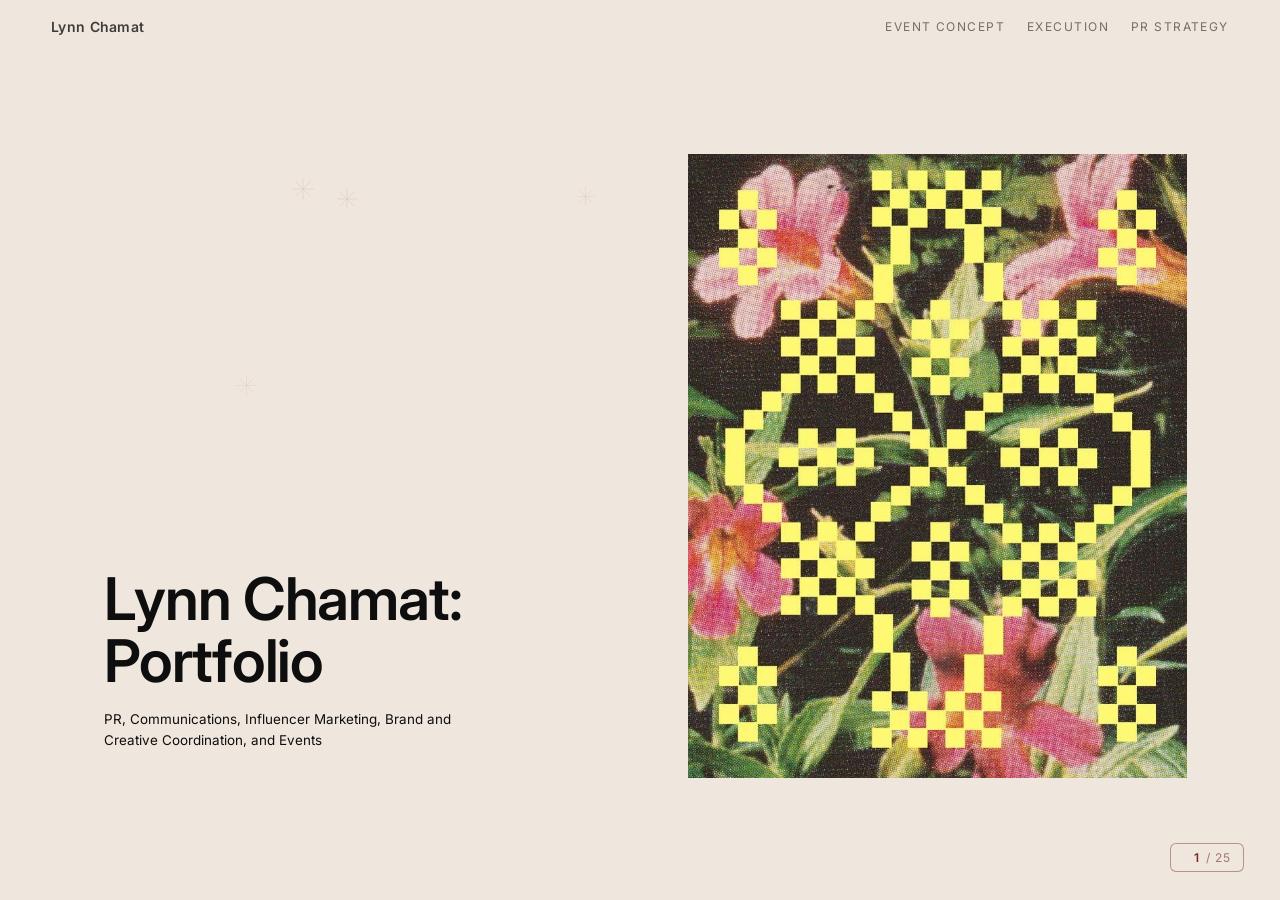
==== commit 77290ce4: "Add files via upload" ====
--- a/index.html
+++ b/index.html
@@ -9,7 +9,7 @@
   <link rel="preconnect" href="https://fonts.googleapis.com">
   <link rel="preconnect" href="https://fonts.gstatic.com" crossorigin>
   <link href="https://fonts.googleapis.com/css2?family=Inter:wght@400;500;600;700&display=swap" rel="stylesheet">
-  <link rel="stylesheet" href="styles.css?v=11">
+  <link rel="stylesheet" href="styles.css?v=13">
 </head>
 <body>
 
--- a/styles.css
+++ b/styles.css
@@ -669,33 +669,140 @@
 
 /* ─────────────────────────────────────────────
    Mobile / small-screen
+   The 16:9 frame collapses to ~220px on a phone, so each slide
+   becomes a natural-height vertical section instead. The four
+   decorative pseudo-borders are replaced by a single thin border
+   so the "framed page" feel survives without crossing content.
    ───────────────────────────────────────────── */
 @media (max-width: 760px) {
+  /* Keep #deck as a scroll container so IntersectionObservers
+     in app.js (root: deck) still fire; just relax snapping. */
   #deck {
     scroll-snap-type: y proximity;
-  }
+    height: 100dvh;
+  }
+
+  .topbar {
+    padding: 12px 16px;
+  }
+  .topbar__brand { font-size: 13px; }
+  .page-indicator { display: none; }
+
+  /* Drifting asterisks are zone-positioned for the desktop layout
+     (top-left of cover, top/bottom bands of thanks). The mobile
+     stack puts text in those zones, so hide them. */
+  .deco-asterisk { display: none; }
+
   .slide {
+    scroll-snap-align: start;
+    scroll-snap-stop: normal;
     height: auto;
-    min-height: 70vh;
-    padding: 32px 14px;
-  }
+    min-height: 0;
+    padding: 36px 14px;
+  }
+
+  /* Frame: drop the 16:9 box and the 4 decorative lines.
+     One thin border keeps the page-card feel. */
   .frame {
-    aspect-ratio: 16 / 9;
+    aspect-ratio: auto;
     width: 100%;
-  }
+    padding: 40px 22px;
+    background-image: none;
+    border: 1px solid var(--frame-line);
+  }
+  .frame::before,
+  .frame::after { display: none; }
+
+  /* Image-only "page render" slides — no border, full-width image. */
+  .frame--bare { border: none; padding: 0; }
+  .frame--bare:hover { transform: none; box-shadow: none; }
+  .page-render {
+    width: 100%;
+    height: auto;
+    object-fit: contain;
+  }
+
+  /* Badge: tucked into the corner instead of straddling the border. */
+  .badge {
+    top: 10px;
+    right: 10px;
+    transform: none;
+    width: 26px;
+    height: 26px;
+    font-size: 12px;
+  }
+
+  /* Cover */
   .cover {
     grid-template-columns: 1fr;
-    grid-template-rows: 1fr 0.8fr;
-    align-items: end;
-  }
+    grid-template-rows: auto auto;
+    align-items: start;
+    gap: 28px;
+    height: auto;
+  }
+  .cover__copy { padding: 0; }
+  .cover__title { font-size: 38px; line-height: 1.05; margin-bottom: 14px; }
+  .cover__tagline { font-size: 14px; max-width: none; }
   .cover__art { aspect-ratio: 4 / 5; height: auto; }
+  .cover__art img { aspect-ratio: 4 / 5; }
+
+  /* Section dividers */
+  .divider {
+    height: auto;
+    gap: 24px;
+    align-items: flex-start;
+    justify-content: flex-start;
+    padding: 8px 0 16px;
+  }
+  .divider__label {
+    font-size: 12px;
+    padding: 8px 14px;
+    letter-spacing: 0.14em;
+  }
+  .divider__copy {
+    font-size: 15px;
+    line-height: 1.5;
+    max-width: none;
+  }
+
+  /* Project intros */
+  .intro {
+    height: auto;
+    grid-template-rows: auto auto;
+    gap: 22px;
+    padding-top: 8px;
+  }
+  .intro__brands {
+    gap: 22px;
+    min-height: 0;
+    row-gap: 16px;
+  }
+  .intro__brands .logo--mutual { height: 38px; }
+  .intro__brands .logo--ordinary { height: 50px; }
+  .intro__brands .logo--mufe { height: 64px; }
+  .intro__brands .logo--havas { height: 28px; }
+  .intro__brands .logo--loreal { height: 28px; }
+  .intro__brands .logo--dubai { height: 42px; transform: translateY(-10%); }
+  .intro__body {
+    max-width: 100%;
+    font-size: 14px;
+    line-height: 1.55;
+  }
+
+  /* Thanks */
   .thanks {
+    height: auto;
     grid-template-columns: 1fr;
+    grid-template-rows: auto auto;
     text-align: center;
-  }
-  .thanks__star { justify-self: center; }
-  .intro__body { max-width: 100%; }
-  .page-indicator { display: none; }
+    gap: 24px;
+    padding: 32px 0;
+  }
+  .thanks__title { font-size: 72px; line-height: 0.95; }
+  .thanks__star {
+    width: 140px;
+    justify-self: center;
+  }
 }
 
 /* ─────────────────────────────────────────────
